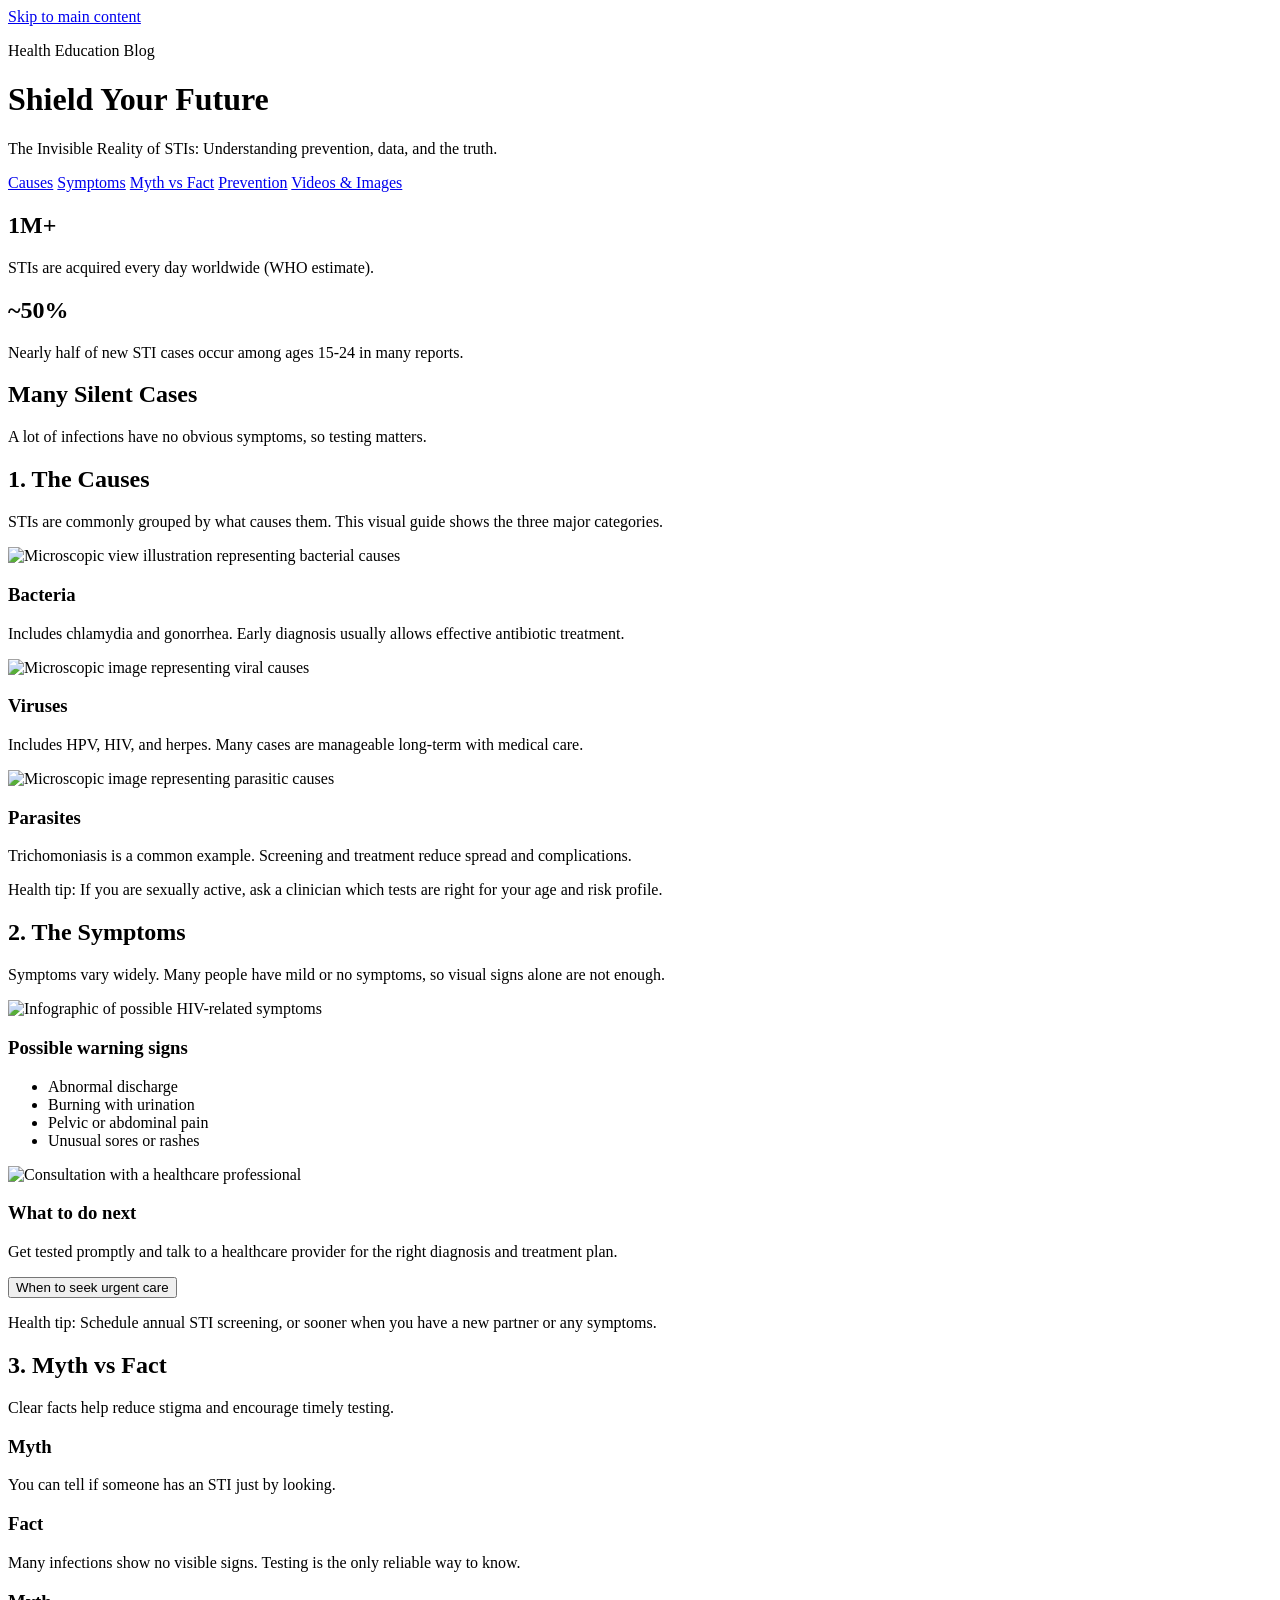
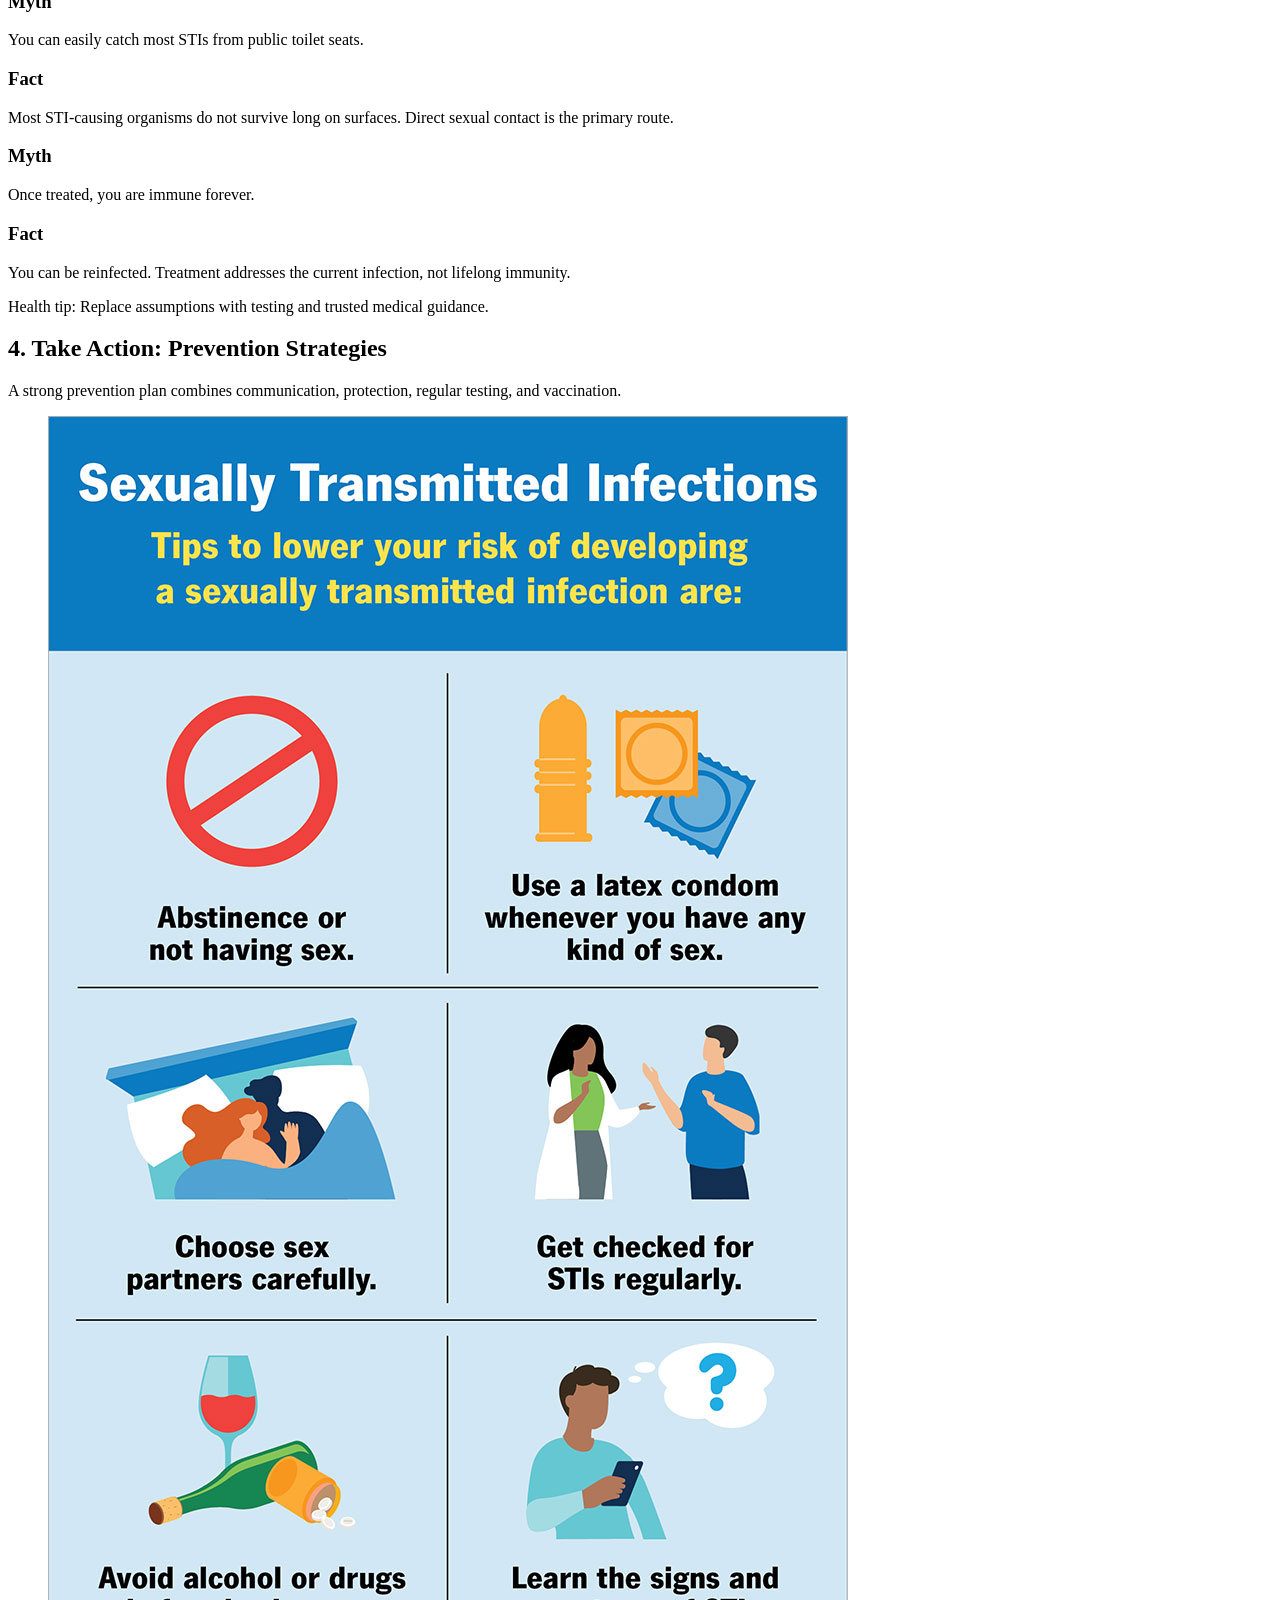
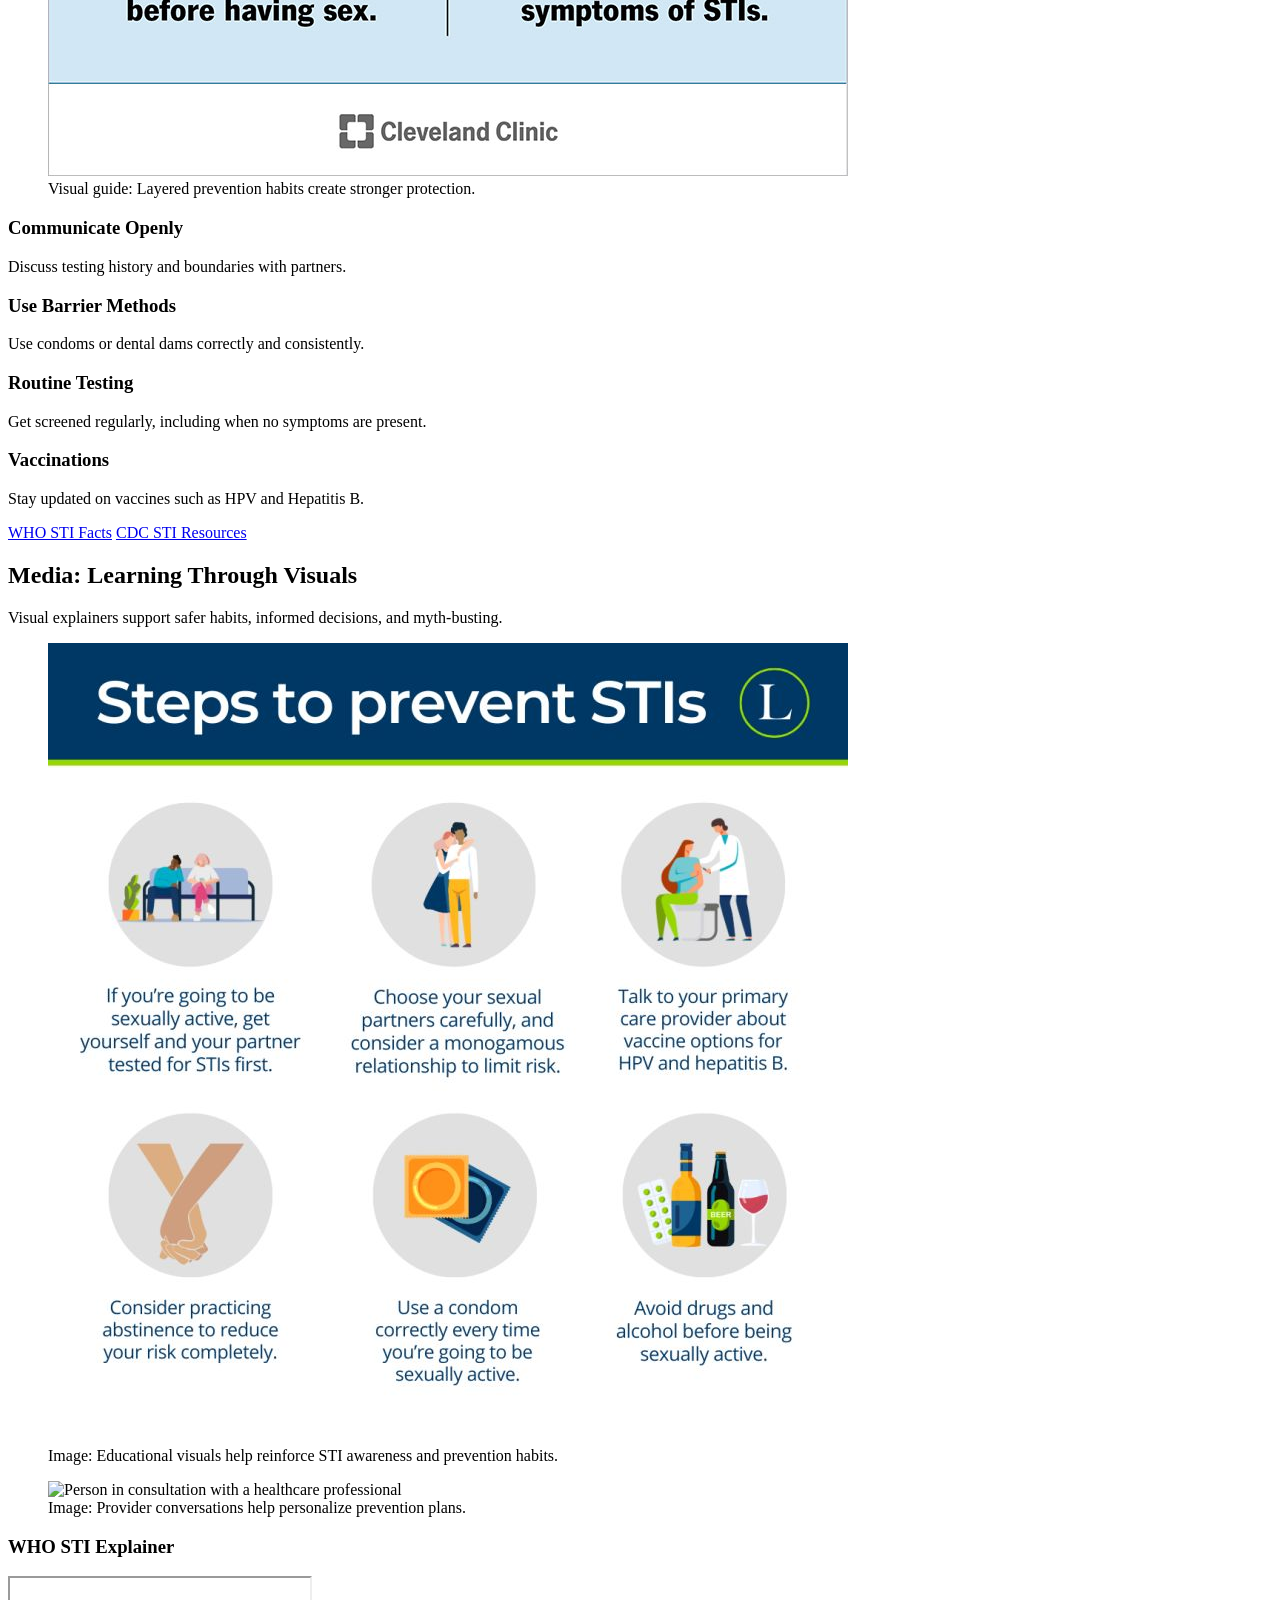
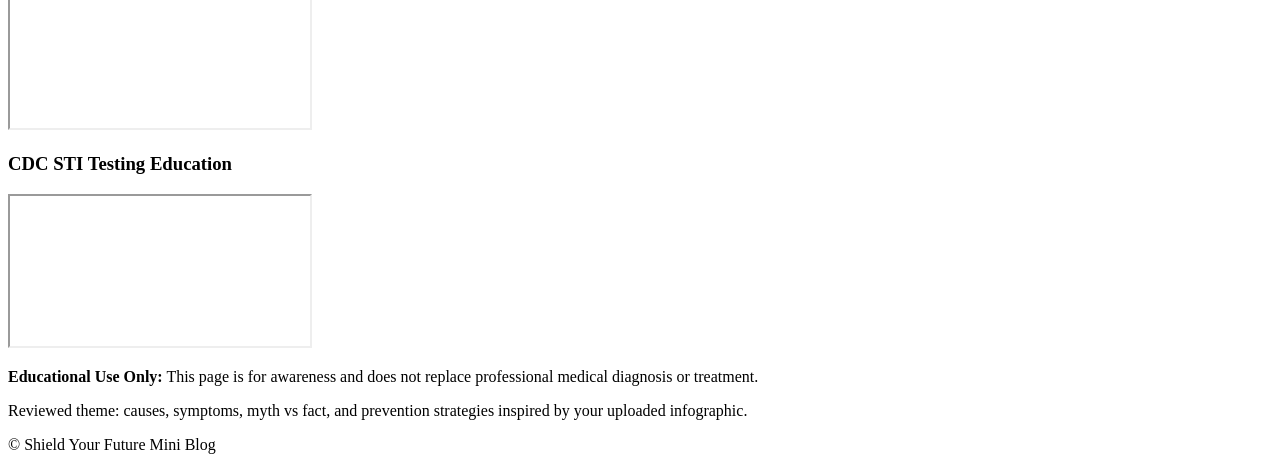
==== sti-mini-blog/index.html @ bc7faadb "Merge pull request #1 from christianadlaon/dev1 Add Vercel configuration for rewrites to serve mini " ====
<!DOCTYPE html>
<html lang="en">
<head>
  <meta charset="UTF-8" />
  <meta name="viewport" content="width=device-width, initial-scale=1.0" />
  <meta name="description" content="A mini STI awareness blog with causes, symptoms, myths vs facts, and prevention strategies." />
  <title>Shield Your Future | STI Awareness Mini Blog</title>
  <link rel="preconnect" href="https://fonts.googleapis.com" />
  <link rel="preconnect" href="https://fonts.gstatic.com" crossorigin />
  <link href="https://fonts.googleapis.com/css2?family=Bebas+Neue&family=Manrope:wght@400;600;700;800&display=swap" rel="stylesheet" />
  <link rel="stylesheet" href="styles.css" />
</head>
<body>
  <a class="skip-link" href="#main-content">Skip to main content</a>

  <header class="site-header">
    <div class="brand-wrap">
      <p class="kicker">Health Education Blog</p>
      <h1>Shield Your Future</h1>
      <p class="subtitle">The Invisible Reality of STIs: Understanding prevention, data, and the truth.</p>
    </div>
    <nav class="top-nav" aria-label="Primary">
      <a href="#causes">Causes</a>
      <a href="#symptoms">Symptoms</a>
      <a href="#myths">Myth vs Fact</a>
      <a href="#prevention">Prevention</a>
      <a href="#media">Videos & Images</a>
    </nav>
  </header>

  <main id="main-content">
    <section class="facts-band" aria-label="Quick facts">
      <article>
        <h2>1M+</h2>
        <p>STIs are acquired every day worldwide (WHO estimate).</p>
      </article>
      <article>
        <h2>~50%</h2>
        <p>Nearly half of new STI cases occur among ages 15-24 in many reports.</p>
      </article>
      <article>
        <h2>Many Silent Cases</h2>
        <p>A lot of infections have no obvious symptoms, so testing matters.</p>
      </article>
    </section>

    <section id="causes" class="content-section">
      <h2>1. The Causes</h2>
      <p class="section-intro">STIs are commonly grouped by what causes them. This visual guide shows the three major categories.</p>
      <div class="grid three">
        <article class="card">
          <img class="card-thumb" src="assets/images.webp" alt="Microscopic view illustration representing bacterial causes" loading="lazy" />
          <h3>Bacteria</h3>
          <p>Includes chlamydia and gonorrhea. Early diagnosis usually allows effective antibiotic treatment.</p>
        </article>
        <article class="card">
          <img class="card-thumb" src="assets/virus.jpg" alt="Microscopic image representing viral causes" loading="lazy" />
          <h3>Viruses</h3>
          <p>Includes HPV, HIV, and herpes. Many cases are manageable long-term with medical care.</p>
        </article>
        <article class="card">
          <img class="card-thumb" src="assets/parasites.jpg" alt="Microscopic image representing parasitic causes" loading="lazy" />
          <h3>Parasites</h3>
          <p>Trichomoniasis is a common example. Screening and treatment reduce spread and complications.</p>
        </article>
      </div>
      <p class="tip">Health tip: If you are sexually active, ask a clinician which tests are right for your age and risk profile.</p>
    </section>

    <section id="symptoms" class="content-section">
      <h2>2. The Symptoms</h2>
      <p class="section-intro">Symptoms vary widely. Many people have mild or no symptoms, so visual signs alone are not enough.</p>
      <div class="grid two">
        <article class="card">
          <img class="card-thumb" src="assets/STI_Symptoms_by_Gender_1_480x480.webp" alt="Infographic of possible HIV-related symptoms" loading="lazy" />
          <h3>Possible warning signs</h3>
          <ul>
            <li>Abnormal discharge</li>
            <li>Burning with urination</li>
            <li>Pelvic or abdominal pain</li>
            <li>Unusual sores or rashes</li>
          </ul>
        </article>
        <article class="card">
          <img class="card-thumb" src="assets/doctor.avif" alt="Consultation with a healthcare professional" loading="lazy" />
          <h3>What to do next</h3>
          <p>Get tested promptly and talk to a healthcare provider for the right diagnosis and treatment plan.</p>
          <button class="accordion-btn" aria-expanded="false" aria-controls="symptom-more">When to seek urgent care</button>
          <div id="symptom-more" class="accordion-panel" hidden>
            <p>Seek urgent care for severe pelvic pain, fever, painful swelling, or pregnancy-related symptoms. Early care can prevent complications.</p>
          </div>
        </article>
      </div>
      <p class="tip">Health tip: Schedule annual STI screening, or sooner when you have a new partner or any symptoms.</p>
    </section>

    <section id="myths" class="content-section">
      <h2>3. Myth vs Fact</h2>
      <p class="section-intro">Clear facts help reduce stigma and encourage timely testing.</p>
      <div class="myth-fact-list">
        <article class="myth-fact-card">
          <div class="myth"><h3>Myth</h3><p>You can tell if someone has an STI just by looking.</p></div>
          <div class="fact"><h3>Fact</h3><p>Many infections show no visible signs. Testing is the only reliable way to know.</p></div>
        </article>
        <article class="myth-fact-card">
          <div class="myth"><h3>Myth</h3><p>You can easily catch most STIs from public toilet seats.</p></div>
          <div class="fact"><h3>Fact</h3><p>Most STI-causing organisms do not survive long on surfaces. Direct sexual contact is the primary route.</p></div>
        </article>
        <article class="myth-fact-card">
          <div class="myth"><h3>Myth</h3><p>Once treated, you are immune forever.</p></div>
          <div class="fact"><h3>Fact</h3><p>You can be reinfected. Treatment addresses the current infection, not lifelong immunity.</p></div>
        </article>
      </div>
      <p class="tip">Health tip: Replace assumptions with testing and trusted medical guidance.</p>
    </section>

    <section id="prevention" class="content-section">
      <h2>4. Take Action: Prevention Strategies</h2>
      <p class="section-intro">A strong prevention plan combines communication, protection, regular testing, and vaccination.</p>
      <figure class="card media-card prevention-hero">
        <img src="assets/preventive-measures-for-stis.jpg" alt="Poster-style image showing preventive measures for STIs" loading="lazy" />
        <figcaption>Visual guide: Layered prevention habits create stronger protection.</figcaption>
      </figure>
      <div class="grid four">
        <article class="card action">
          <h3>Communicate Openly</h3>
          <p>Discuss testing history and boundaries with partners.</p>
        </article>
        <article class="card action">
          <h3>Use Barrier Methods</h3>
          <p>Use condoms or dental dams correctly and consistently.</p>
        </article>
        <article class="card action">
          <h3>Routine Testing</h3>
          <p>Get screened regularly, including when no symptoms are present.</p>
        </article>
        <article class="card action">
          <h3>Vaccinations</h3>
          <p>Stay updated on vaccines such as HPV and Hepatitis B.</p>
        </article>
      </div>
      <div class="cta-row">
        <a class="cta" href="https://www.who.int/news-room/fact-sheets/detail/sexually-transmitted-infections-(stis)" target="_blank" rel="noopener noreferrer">WHO STI Facts</a>
        <a class="cta" href="https://www.cdc.gov/sti/" target="_blank" rel="noopener noreferrer">CDC STI Resources</a>
      </div>
    </section>

    <section id="media" class="content-section">
      <h2>Media: Learning Through Visuals</h2>
      <p class="section-intro">Visual explainers support safer habits, informed decisions, and myth-busting.</p>
      <div class="grid two media-grid">
        <figure class="card media-card">
          <img src="assets/steps-to-prevent-sti.jpg" alt="Educational STI awareness graphic" loading="lazy" />
          <figcaption>Image: Educational visuals help reinforce STI awareness and prevention habits.</figcaption>
        </figure>
        <figure class="card media-card">
          <img src="assets/doctor.avif" alt="Person in consultation with a healthcare professional" loading="lazy" />
          <figcaption>Image: Provider conversations help personalize prevention plans.</figcaption>
        </figure>
      </div>
      <div class="grid two video-grid">
        <article class="card video-card">
          <h3>WHO STI Explainer</h3>
          <div class="video-wrap">
            <iframe title="WHO STI Explainer" src="https://www.youtube.com/embed/qz8AAwBrReo" loading="lazy" allow="accelerometer; autoplay; clipboard-write; encrypted-media; gyroscope; picture-in-picture; web-share" referrerpolicy="strict-origin-when-cross-origin" allowfullscreen></iframe>
          </div>
        </article>
        <article class="card video-card">
          <h3>CDC STI Testing Education</h3>
          <div class="video-wrap">
            <iframe title="CDC STI Testing Education" src="https://www.youtube.com/embed/q_5t32Y4xjM" loading="lazy" allow="accelerometer; autoplay; clipboard-write; encrypted-media; gyroscope; picture-in-picture; web-share" referrerpolicy="strict-origin-when-cross-origin" allowfullscreen></iframe>
          </div>
        </article>
      </div>
    </section>
  </main>

  <footer class="site-footer">
    <p><strong>Educational Use Only:</strong> This page is for awareness and does not replace professional medical diagnosis or treatment.</p>
    <p>Reviewed theme: causes, symptoms, myth vs fact, and prevention strategies inspired by your uploaded infographic.</p>
    <p>&copy; <span id="year"></span> Shield Your Future Mini Blog</p>
  </footer>

  <script src="script.js"></script>
</body>
</html>
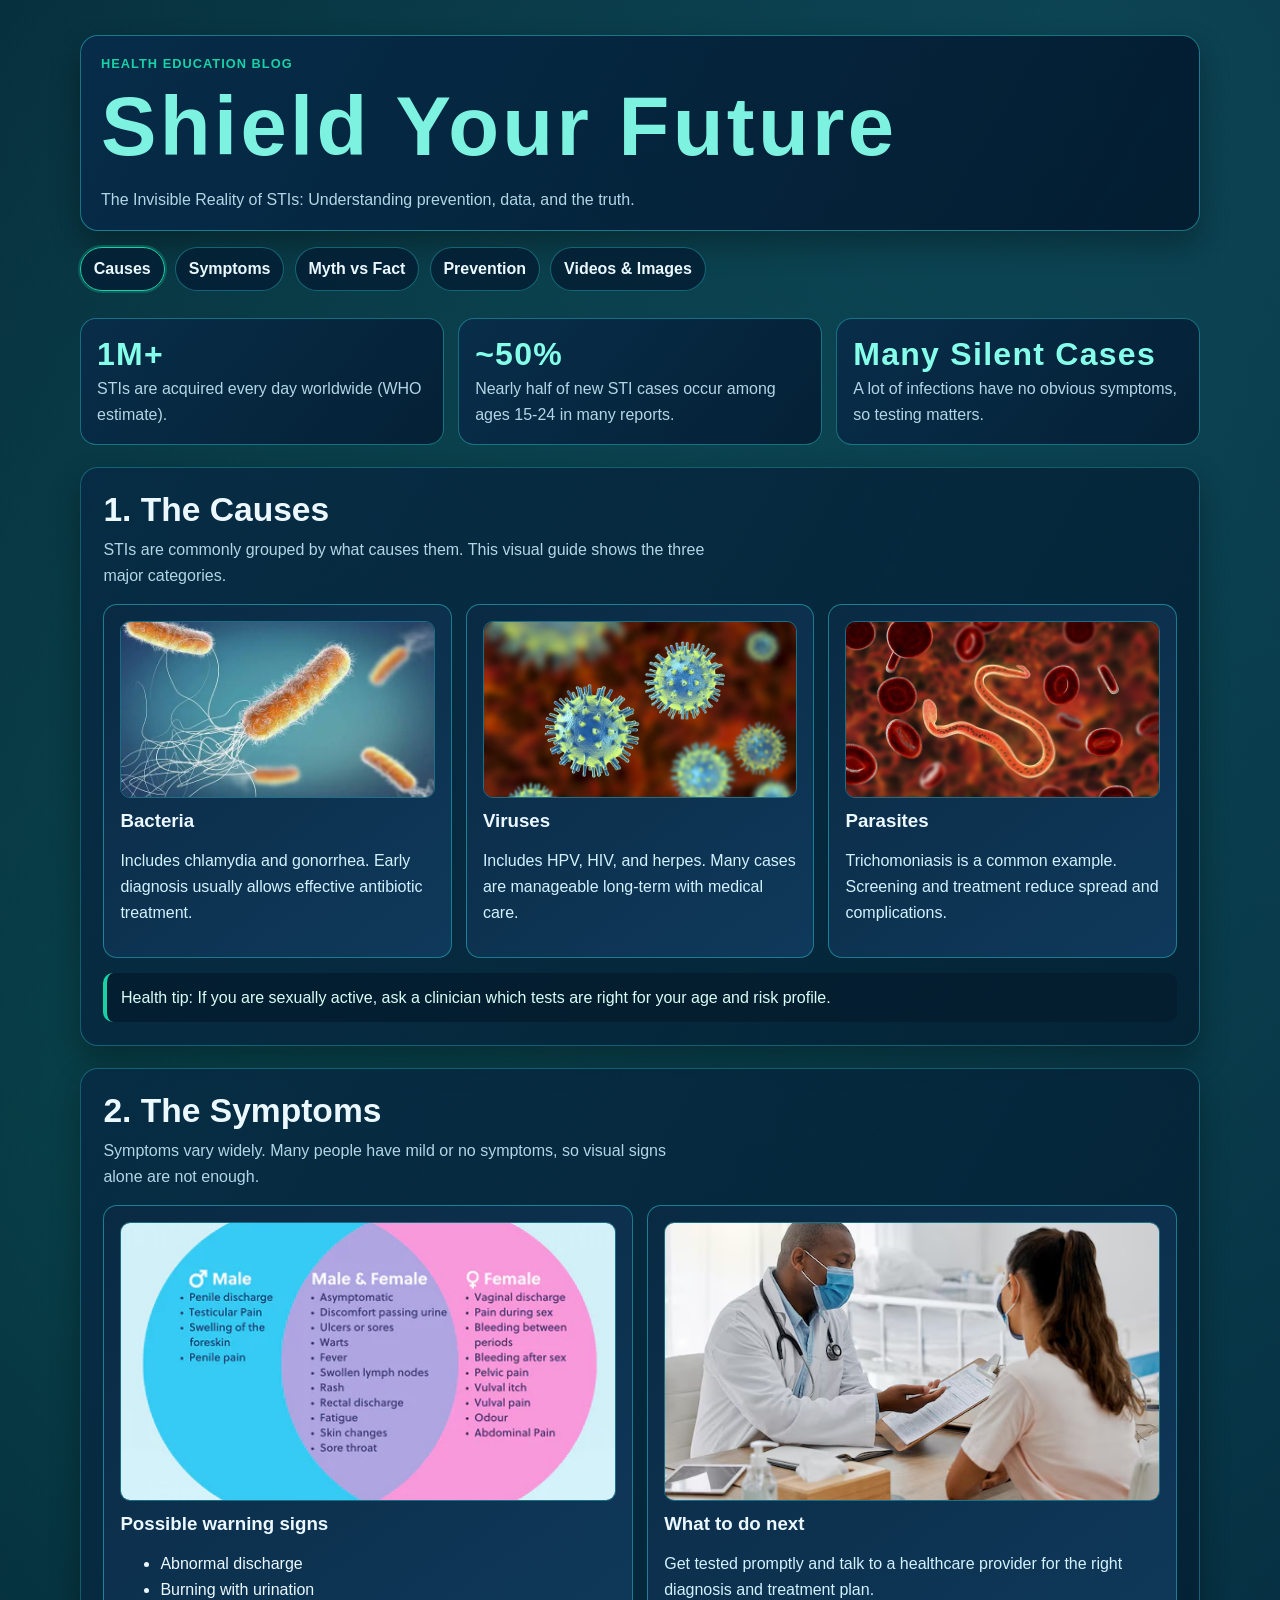
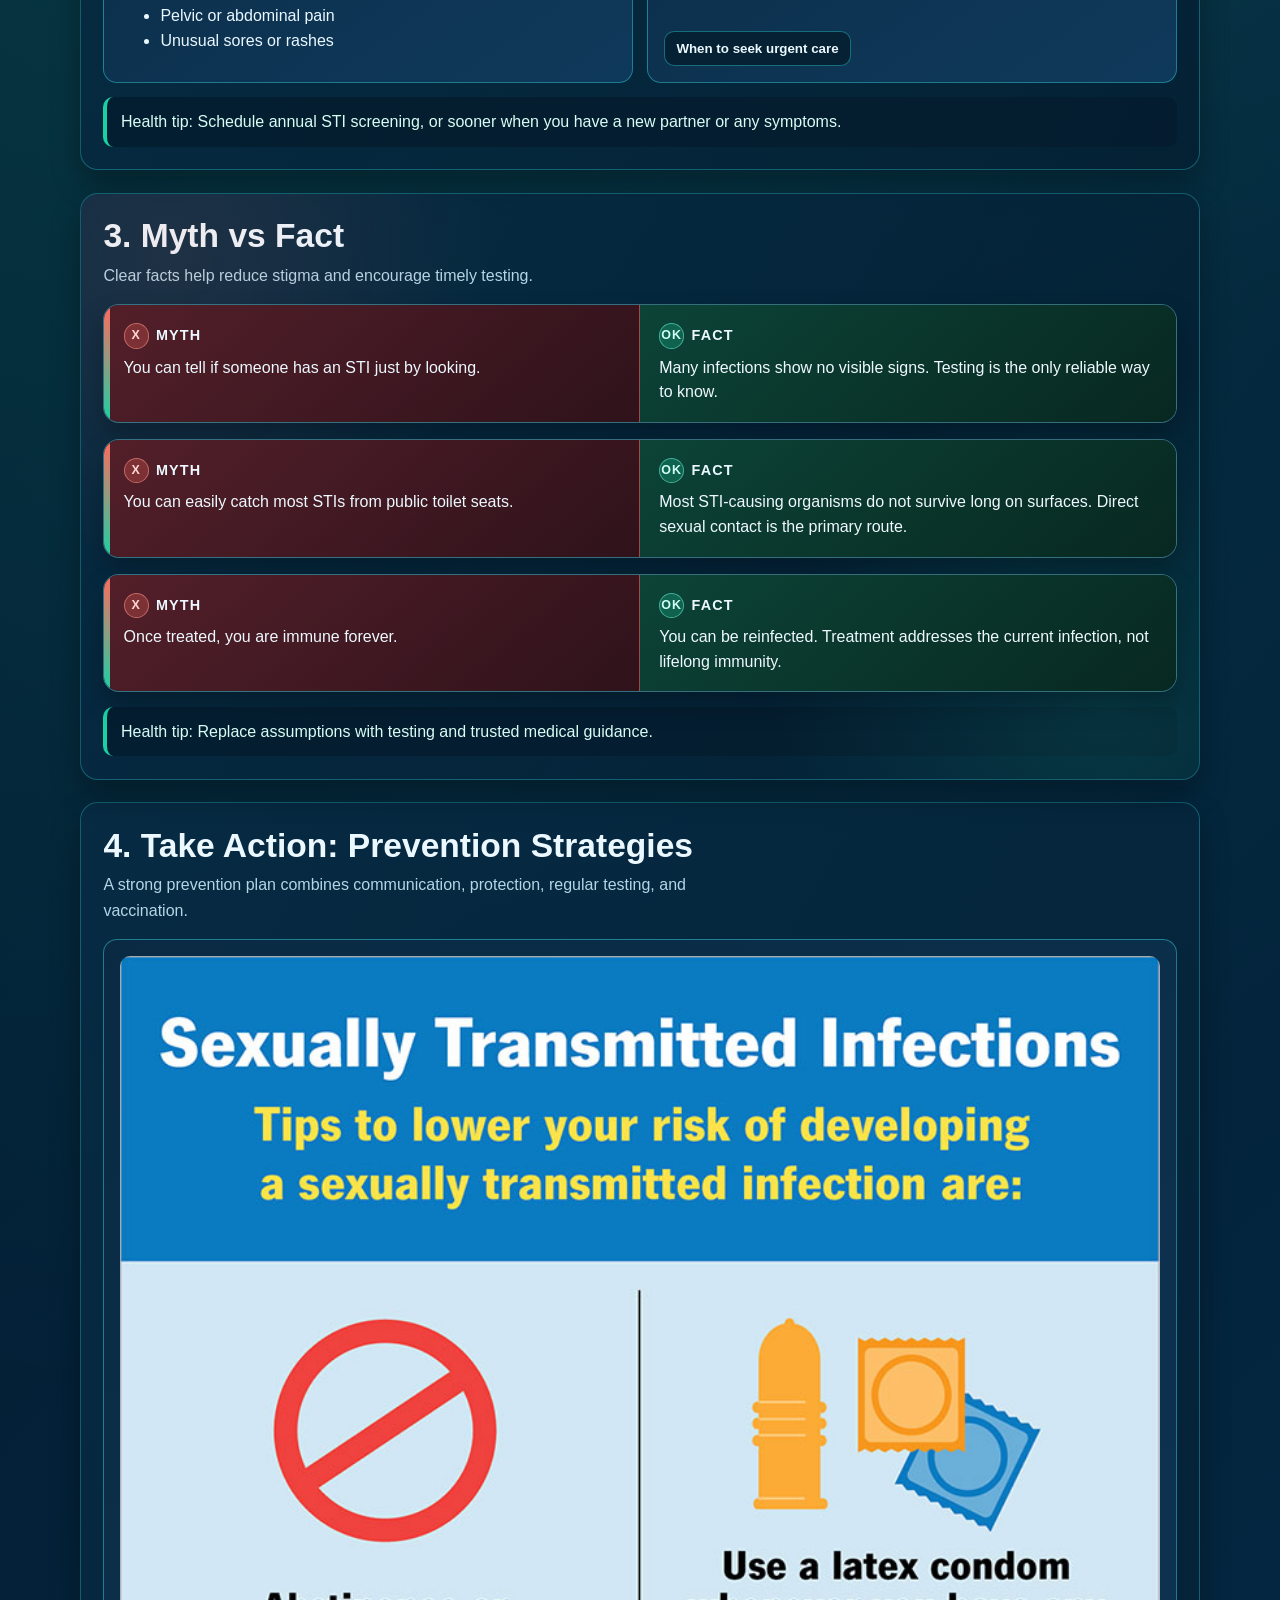
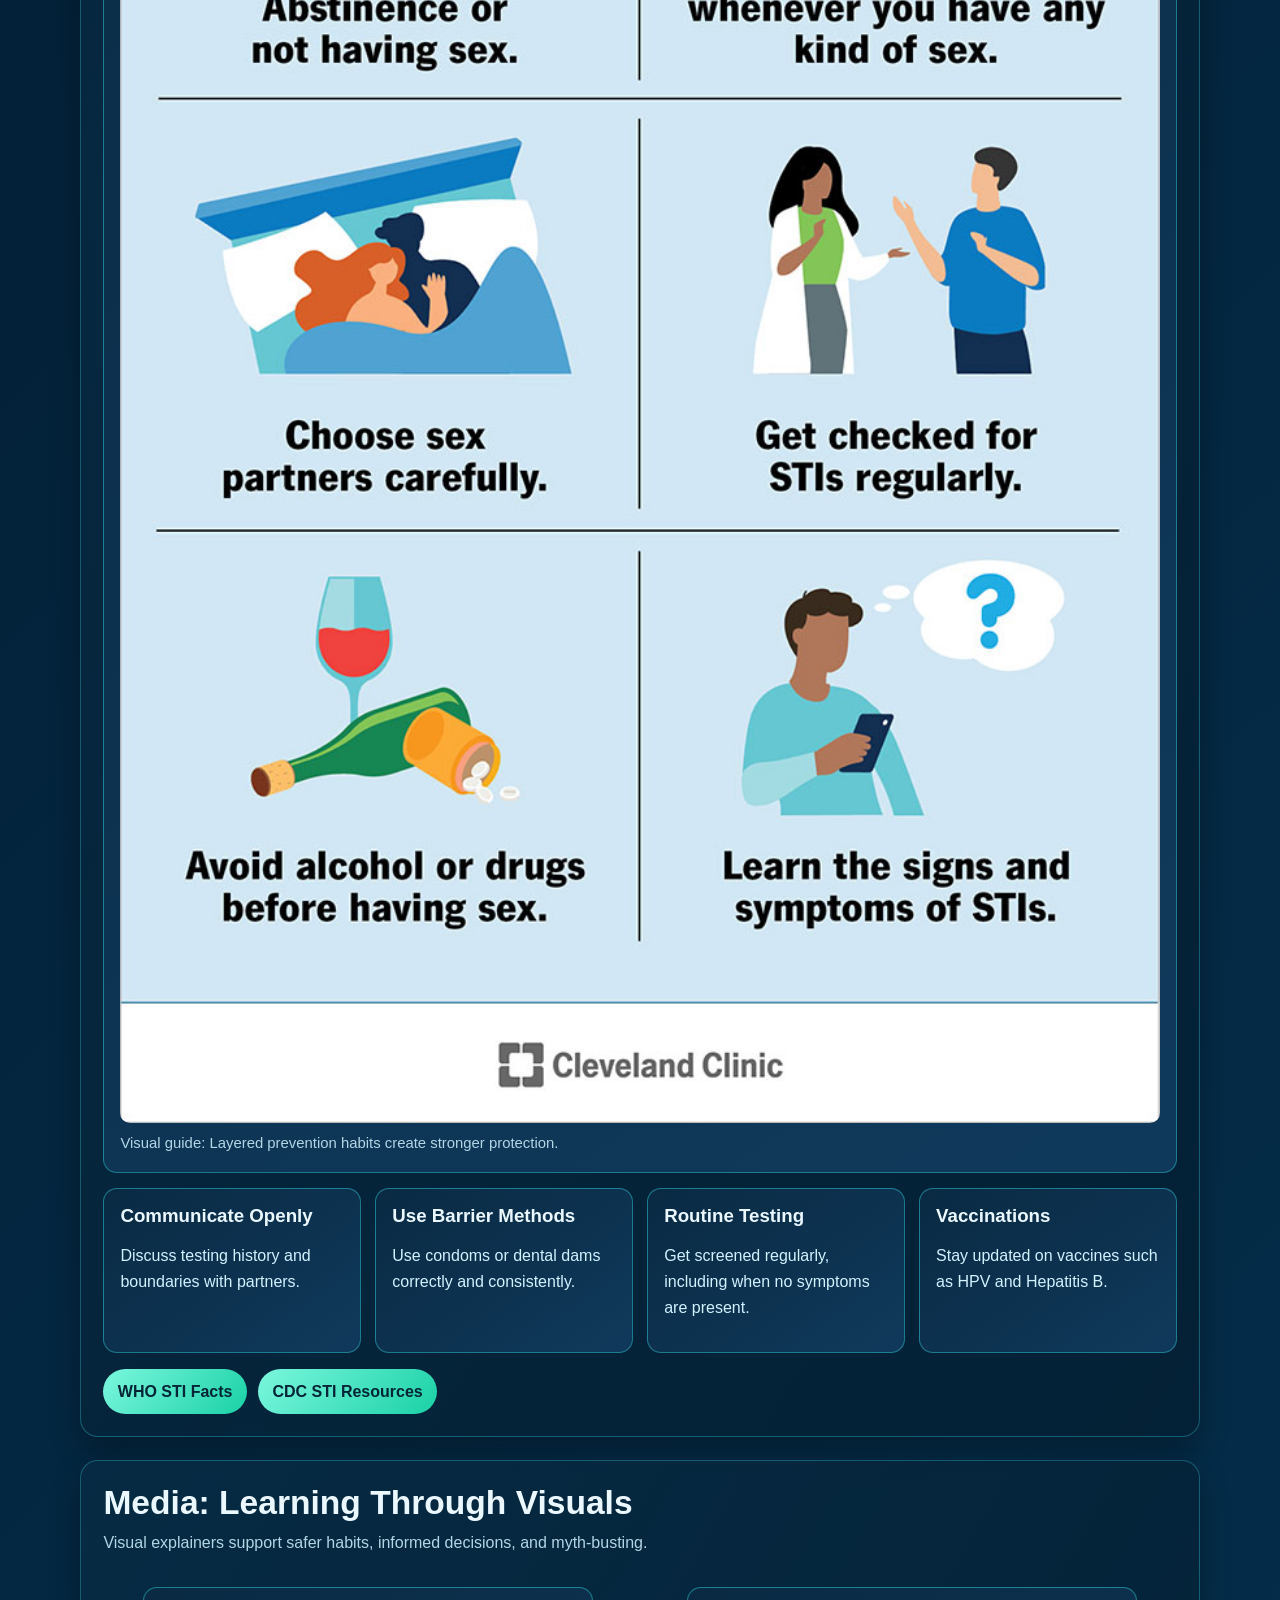
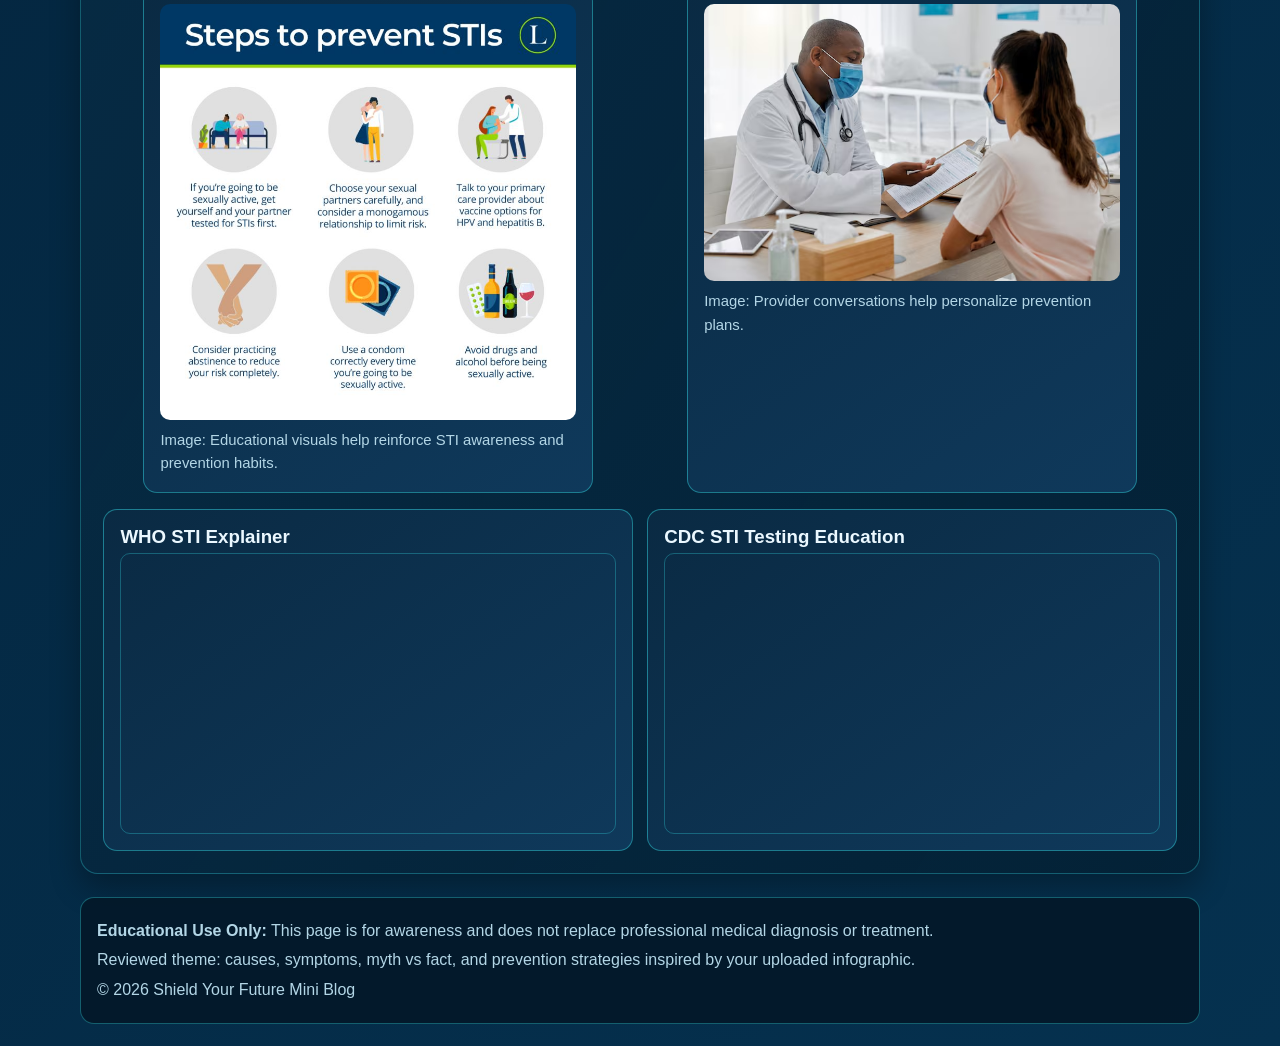
==== commit aab977d0: "Add sti-mini-blog assets and update site Remove root README and zip; add sti-mini-blog directory ass" ====
--- a/sti-mini-blog/index.html
+++ b/sti-mini-blog/index.html
@@ -118,7 +118,7 @@
       <h2>4. Take Action: Prevention Strategies</h2>
       <p class="section-intro">A strong prevention plan combines communication, protection, regular testing, and vaccination.</p>
       <figure class="card media-card prevention-hero">
-        <img src="assets/preventive-measures-for-stis.jpg" alt="Poster-style image showing preventive measures for STIs" loading="lazy" />
+        <img src="assets/preventive%20measures%20for%20sti%27s.jpg" alt="Poster-style image showing preventive measures for STIs" loading="lazy" />
         <figcaption>Visual guide: Layered prevention habits create stronger protection.</figcaption>
       </figure>
       <div class="grid four">
@@ -150,7 +150,7 @@
       <p class="section-intro">Visual explainers support safer habits, informed decisions, and myth-busting.</p>
       <div class="grid two media-grid">
         <figure class="card media-card">
-          <img src="assets/steps-to-prevent-sti.jpg" alt="Educational STI awareness graphic" loading="lazy" />
+          <img src="assets/steps to prevent sti.jpg" alt="Educational STI awareness graphic" loading="lazy" />
           <figcaption>Image: Educational visuals help reinforce STI awareness and prevention habits.</figcaption>
         </figure>
         <figure class="card media-card">
--- a/sti-mini-blog/styles.css
+++ b/sti-mini-blog/styles.css
@@ -0,0 +1,451 @@
+:root {
+  --bg-1: #021426;
+  --bg-2: #05314f;
+  --surface: #0a2a43;
+  --surface-2: #0f395b;
+  --line: #2ec9d3;
+  --text: #ebf8ff;
+  --muted: #b3d6e6;
+  --accent: #1ad1a5;
+  --warning: #ff6a5e;
+  --max-width: 1120px;
+  --radius: 16px;
+  --shadow: 0 14px 30px rgba(0, 0, 0, 0.3);
+}
+
+* {
+  box-sizing: border-box;
+}
+
+html {
+  scroll-behavior: smooth;
+}
+
+body {
+  margin: 0;
+  font-family: "Manrope", sans-serif;
+  color: var(--text);
+  background:
+    radial-gradient(circle at 15% 20%, rgba(26, 209, 165, 0.18), transparent 38%),
+    radial-gradient(circle at 85% 0%, rgba(46, 201, 211, 0.22), transparent 32%),
+    linear-gradient(135deg, var(--bg-1), var(--bg-2));
+  line-height: 1.6;
+}
+
+.skip-link {
+  position: absolute;
+  left: -9999px;
+  top: auto;
+}
+
+.skip-link:focus {
+  left: 1rem;
+  top: 1rem;
+  background: #ffffff;
+  color: #001522;
+  padding: 0.5rem 0.8rem;
+  border-radius: 8px;
+  z-index: 9999;
+}
+
+.site-header,
+main,
+.site-footer {
+  width: min(100% - 2rem, var(--max-width));
+  margin-inline: auto;
+}
+
+.site-header {
+  padding: 2rem 0 1.3rem;
+}
+
+.brand-wrap {
+  border: 1px solid rgba(46, 201, 211, 0.5);
+  border-radius: 18px;
+  padding: 1.1rem 1.25rem;
+  background: linear-gradient(120deg, rgba(7, 44, 74, 0.94), rgba(2, 24, 44, 0.88));
+  box-shadow: var(--shadow);
+}
+
+.kicker {
+  margin: 0;
+  letter-spacing: 0.08em;
+  text-transform: uppercase;
+  color: var(--accent);
+  font-weight: 700;
+  font-size: 0.8rem;
+}
+
+h1,
+h2,
+h3 {
+  margin-top: 0;
+  line-height: 1.2;
+}
+
+h1 {
+  margin: 0.2rem 0 0.6rem;
+  font-family: "Bebas Neue", sans-serif;
+  font-size: clamp(2.5rem, 9vw, 5.2rem);
+  letter-spacing: 0.04em;
+  color: #7df2e0;
+}
+
+.subtitle {
+  margin: 0;
+  color: var(--muted);
+  font-size: 1rem;
+  max-width: 62ch;
+}
+
+.top-nav {
+  margin-top: 1rem;
+  display: flex;
+  flex-wrap: wrap;
+  gap: 0.65rem;
+}
+
+.top-nav a {
+  text-decoration: none;
+  color: var(--text);
+  border: 1px solid rgba(46, 201, 211, 0.4);
+  background: rgba(4, 33, 54, 0.9);
+  padding: 0.5rem 0.8rem;
+  border-radius: 999px;
+  font-weight: 700;
+}
+
+.top-nav a:hover,
+.top-nav a:focus-visible,
+.top-nav a.active {
+  border-color: var(--accent);
+  box-shadow: 0 0 0 2px rgba(26, 209, 165, 0.25);
+  outline: none;
+}
+
+.facts-band {
+  margin-top: 0.4rem;
+  display: grid;
+  grid-template-columns: 1fr;
+  gap: 0.9rem;
+}
+
+.facts-band article {
+  border: 1px solid rgba(46, 201, 211, 0.45);
+  border-radius: var(--radius);
+  background: linear-gradient(130deg, rgba(9, 45, 74, 0.95), rgba(4, 31, 52, 0.95));
+  padding: 1rem;
+}
+
+.facts-band h2 {
+  margin: 0;
+  font-family: "Bebas Neue", sans-serif;
+  letter-spacing: 0.04em;
+  font-size: 2rem;
+  color: #86ffea;
+}
+
+.facts-band p {
+  margin: 0.2rem 0 0;
+  color: var(--muted);
+}
+
+.content-section {
+  margin-top: 1.4rem;
+  padding: 1.2rem;
+  border-radius: 18px;
+  border: 1px solid rgba(46, 201, 211, 0.35);
+  background: linear-gradient(120deg, rgba(7, 43, 68, 0.9), rgba(4, 31, 50, 0.82));
+  box-shadow: var(--shadow);
+}
+
+.content-section h2 {
+  margin-bottom: 0.4rem;
+  font-size: clamp(1.5rem, 3.3vw, 2.1rem);
+}
+
+.section-intro {
+  margin-top: 0;
+  color: var(--muted);
+  max-width: 68ch;
+}
+
+.grid {
+  display: grid;
+  gap: 0.9rem;
+}
+
+.grid.two,
+.grid.three,
+.grid.four {
+  grid-template-columns: 1fr;
+}
+
+.card {
+  border: 1px solid rgba(46, 201, 211, 0.5);
+  background: linear-gradient(145deg, var(--surface), var(--surface-2));
+  padding: 1rem;
+  border-radius: 14px;
+}
+
+.card h3 {
+  margin-bottom: 0.3rem;
+}
+
+.card-thumb {
+  width: 100%;
+  aspect-ratio: 16 / 9;
+  object-fit: cover;
+  display: block;
+  border-radius: 10px;
+  margin-bottom: 0.75rem;
+  border: 1px solid rgba(46, 201, 211, 0.42);
+}
+
+.card p {
+  color: #d3f2ff;
+}
+
+.card ul {
+  margin-bottom: 0;
+}
+
+.tip {
+  margin-bottom: 0;
+  margin-top: 0.9rem;
+  padding: 0.75rem 0.85rem;
+  border-left: 4px solid var(--accent);
+  border-radius: 10px;
+  background: rgba(5, 28, 45, 0.78);
+  color: #d8fdf5;
+}
+
+#myths {
+  position: relative;
+  overflow: hidden;
+}
+
+#myths::before {
+  content: "";
+  position: absolute;
+  inset: 0;
+  pointer-events: none;
+  background:
+    radial-gradient(circle at 8% 10%, rgba(255, 106, 94, 0.1), transparent 28%),
+    radial-gradient(circle at 92% 88%, rgba(26, 209, 165, 0.13), transparent 30%);
+}
+
+#myths .myth-fact-list {
+  position: relative;
+  display: grid;
+  gap: 1rem;
+}
+
+#myths .myth-fact-card {
+  position: relative;
+  display: grid;
+  grid-template-columns: 1fr;
+  border: 1px solid rgba(124, 227, 234, 0.4);
+  border-radius: 16px;
+  overflow: hidden;
+  background: linear-gradient(135deg, rgba(8, 38, 60, 0.9), rgba(5, 28, 46, 0.86));
+  box-shadow: 0 12px 24px rgba(0, 0, 0, 0.26);
+  transition: transform 180ms ease, border-color 180ms ease, box-shadow 180ms ease;
+}
+
+#myths .myth-fact-card:hover {
+  transform: translateY(-2px);
+  border-color: rgba(124, 227, 234, 0.72);
+  box-shadow: 0 16px 34px rgba(0, 0, 0, 0.32);
+}
+
+#myths .myth-fact-card::after {
+  content: "";
+  position: absolute;
+  inset: 0 auto 0 0;
+  width: 6px;
+  background: linear-gradient(180deg, #ff6a5e, #1ad1a5);
+}
+
+#myths .myth,
+#myths .fact {
+  padding: 1rem 1rem 1.05rem 1.2rem;
+}
+
+#myths .myth {
+  background: linear-gradient(140deg, rgba(91, 30, 39, 0.9), rgba(51, 17, 24, 0.9));
+  border-bottom: 1px solid rgba(255, 130, 116, 0.45);
+}
+
+#myths .fact {
+  background: linear-gradient(140deg, rgba(13, 71, 55, 0.9), rgba(8, 41, 31, 0.92));
+}
+
+#myths .myth h3,
+#myths .fact h3 {
+  display: inline-flex;
+  align-items: center;
+  gap: 0.45rem;
+  margin-bottom: 0.45rem;
+  font-size: 0.9rem;
+  letter-spacing: 0.08em;
+  text-transform: uppercase;
+}
+
+#myths .myth h3::before,
+#myths .fact h3::before {
+  display: inline-grid;
+  place-items: center;
+  width: 1.45rem;
+  height: 1.45rem;
+  border-radius: 999px;
+  font-size: 0.78rem;
+  font-weight: 800;
+}
+
+#myths .myth h3::before {
+  content: "x";
+  background: rgba(255, 106, 94, 0.26);
+  color: #ffd8d4;
+  border: 1px solid rgba(255, 152, 142, 0.55);
+}
+
+#myths .fact h3::before {
+  content: "ok";
+  background: rgba(26, 209, 165, 0.24);
+  color: #d1fff3;
+  border: 1px solid rgba(111, 248, 216, 0.52);
+}
+
+#myths .myth p,
+#myths .fact p {
+  margin: 0;
+  line-height: 1.55;
+  color: #eef8ff;
+}
+
+.cta-row {
+  margin-top: 1rem;
+  display: flex;
+  flex-wrap: wrap;
+  gap: 0.7rem;
+}
+
+.cta {
+  text-decoration: none;
+  color: #042535;
+  font-weight: 800;
+  background: linear-gradient(130deg, #7bf7de, #1ad1a5);
+  padding: 0.6rem 0.9rem;
+  border-radius: 999px;
+}
+
+.accordion-btn {
+  margin-top: 0.8rem;
+  border: 1px solid rgba(46, 201, 211, 0.45);
+  color: var(--text);
+  background: rgba(5, 32, 49, 0.92);
+  border-radius: 10px;
+  padding: 0.55rem 0.7rem;
+  font-weight: 700;
+  cursor: pointer;
+}
+
+.accordion-btn:focus-visible,
+.cta:focus-visible {
+  outline: 2px solid #ffffff;
+  outline-offset: 2px;
+}
+
+.accordion-panel {
+  margin-top: 0.7rem;
+  border-radius: 10px;
+  border: 1px dashed rgba(46, 201, 211, 0.5);
+  padding: 0.7rem;
+  background: rgba(2, 24, 41, 0.72);
+}
+
+.media-card img {
+  width: 100%;
+  height: auto;
+  display: block;
+  border-radius: 10px;
+}
+
+.media-card figcaption {
+  margin-top: 0.55rem;
+  color: var(--muted);
+  font-size: 0.93rem;
+}
+
+.prevention-hero {
+  margin: 0.4rem 0 0.95rem;
+}
+
+.video-wrap {
+  position: relative;
+  width: 100%;
+  padding-top: 56.25%;
+  border-radius: 10px;
+  overflow: hidden;
+  border: 1px solid rgba(46, 201, 211, 0.35);
+}
+
+.video-wrap iframe {
+  position: absolute;
+  inset: 0;
+  width: 100%;
+  height: 100%;
+  border: 0;
+}
+
+.site-footer {
+  margin-top: 1.4rem;
+  margin-bottom: 1.4rem;
+  padding: 1rem;
+  border-radius: 14px;
+  border: 1px solid rgba(46, 201, 211, 0.4);
+  background: rgba(4, 24, 40, 0.9);
+  color: var(--muted);
+}
+
+.site-footer p {
+  margin: 0.25rem 0;
+}
+
+@media (min-width: 640px) {
+  .facts-band {
+    grid-template-columns: repeat(3, 1fr);
+  }
+
+  .grid.two {
+    grid-template-columns: repeat(2, 1fr);
+  }
+
+  #myths .myth-fact-card {
+    grid-template-columns: repeat(2, 1fr);
+  }
+
+  #myths .myth {
+    border-bottom: 0;
+    border-right: 1px solid rgba(255, 130, 116, 0.45);
+  }
+}
+
+@media (min-width: 900px) {
+  .site-header {
+    padding-top: 2.2rem;
+  }
+
+  .grid.three {
+    grid-template-columns: repeat(3, 1fr);
+  }
+
+  .grid.four {
+    grid-template-columns: repeat(4, 1fr);
+  }
+
+  .content-section {
+    padding: 1.4rem;
+  }
+}
